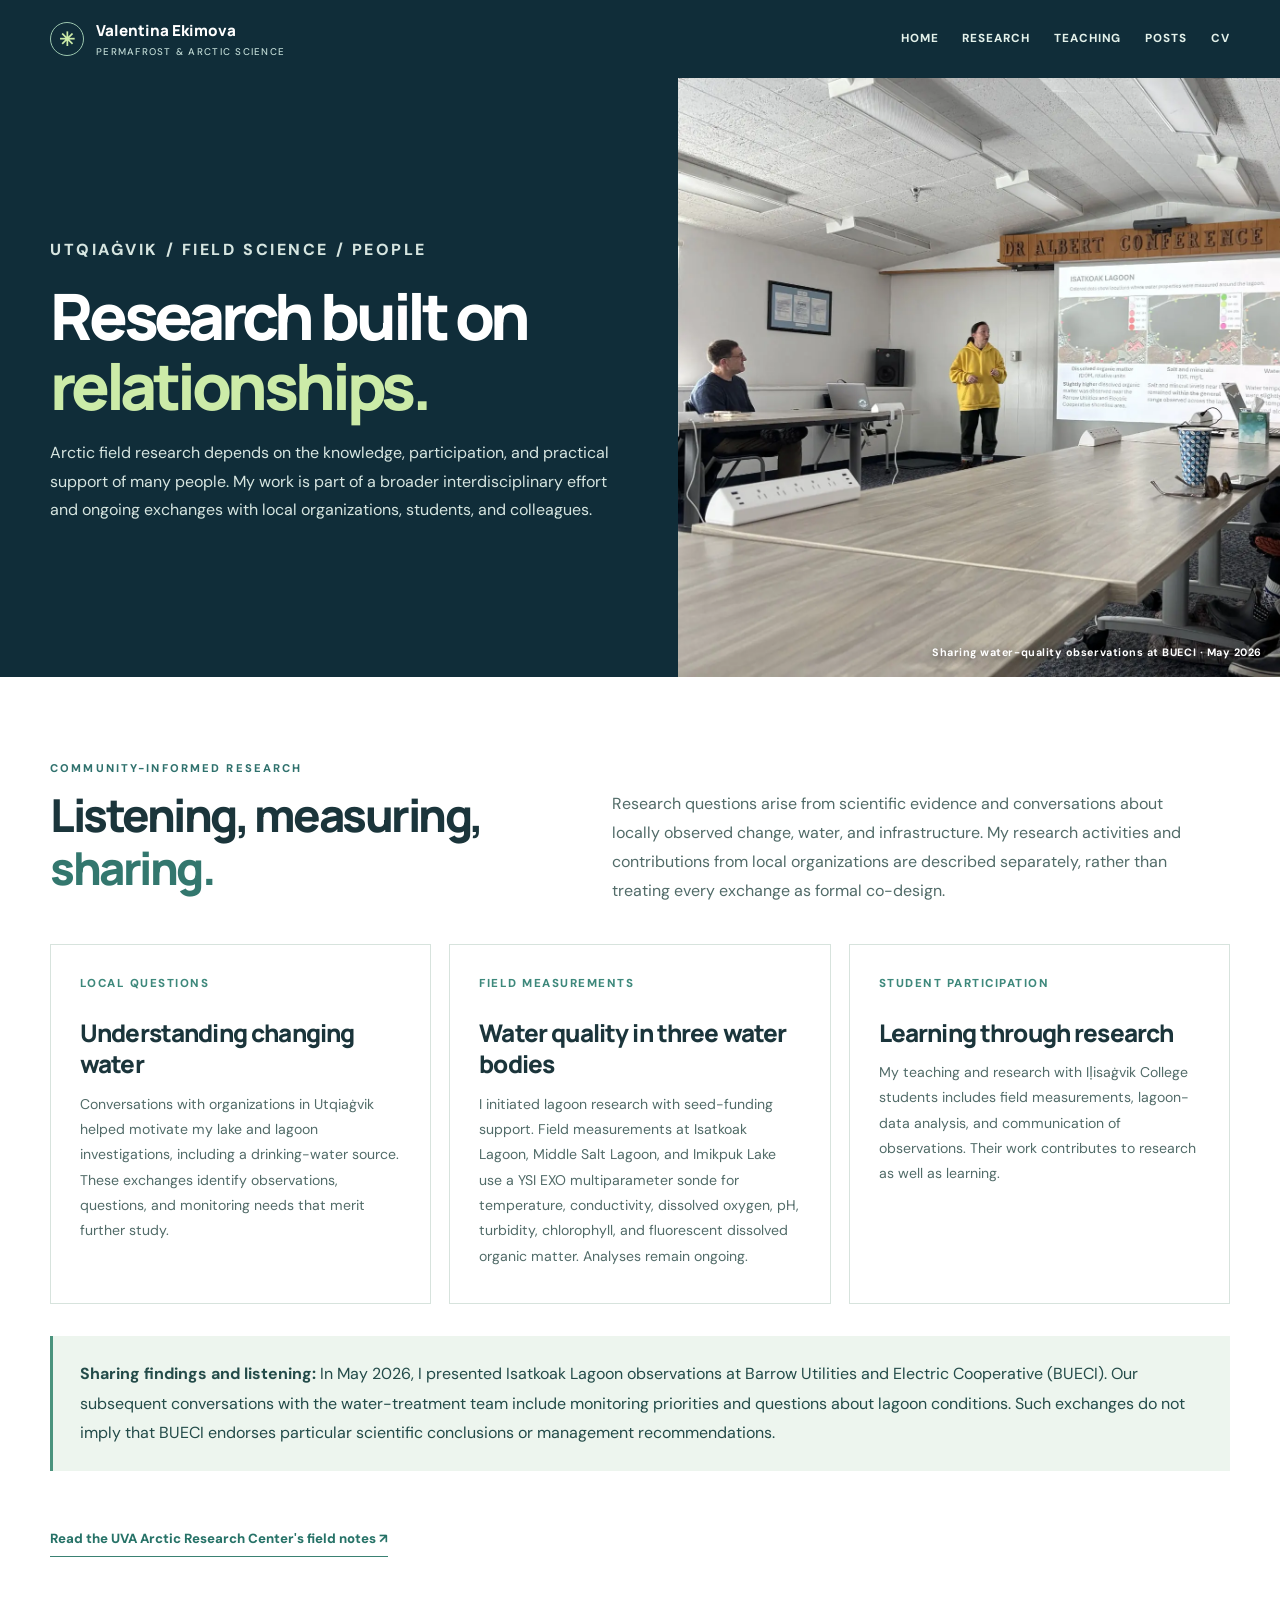
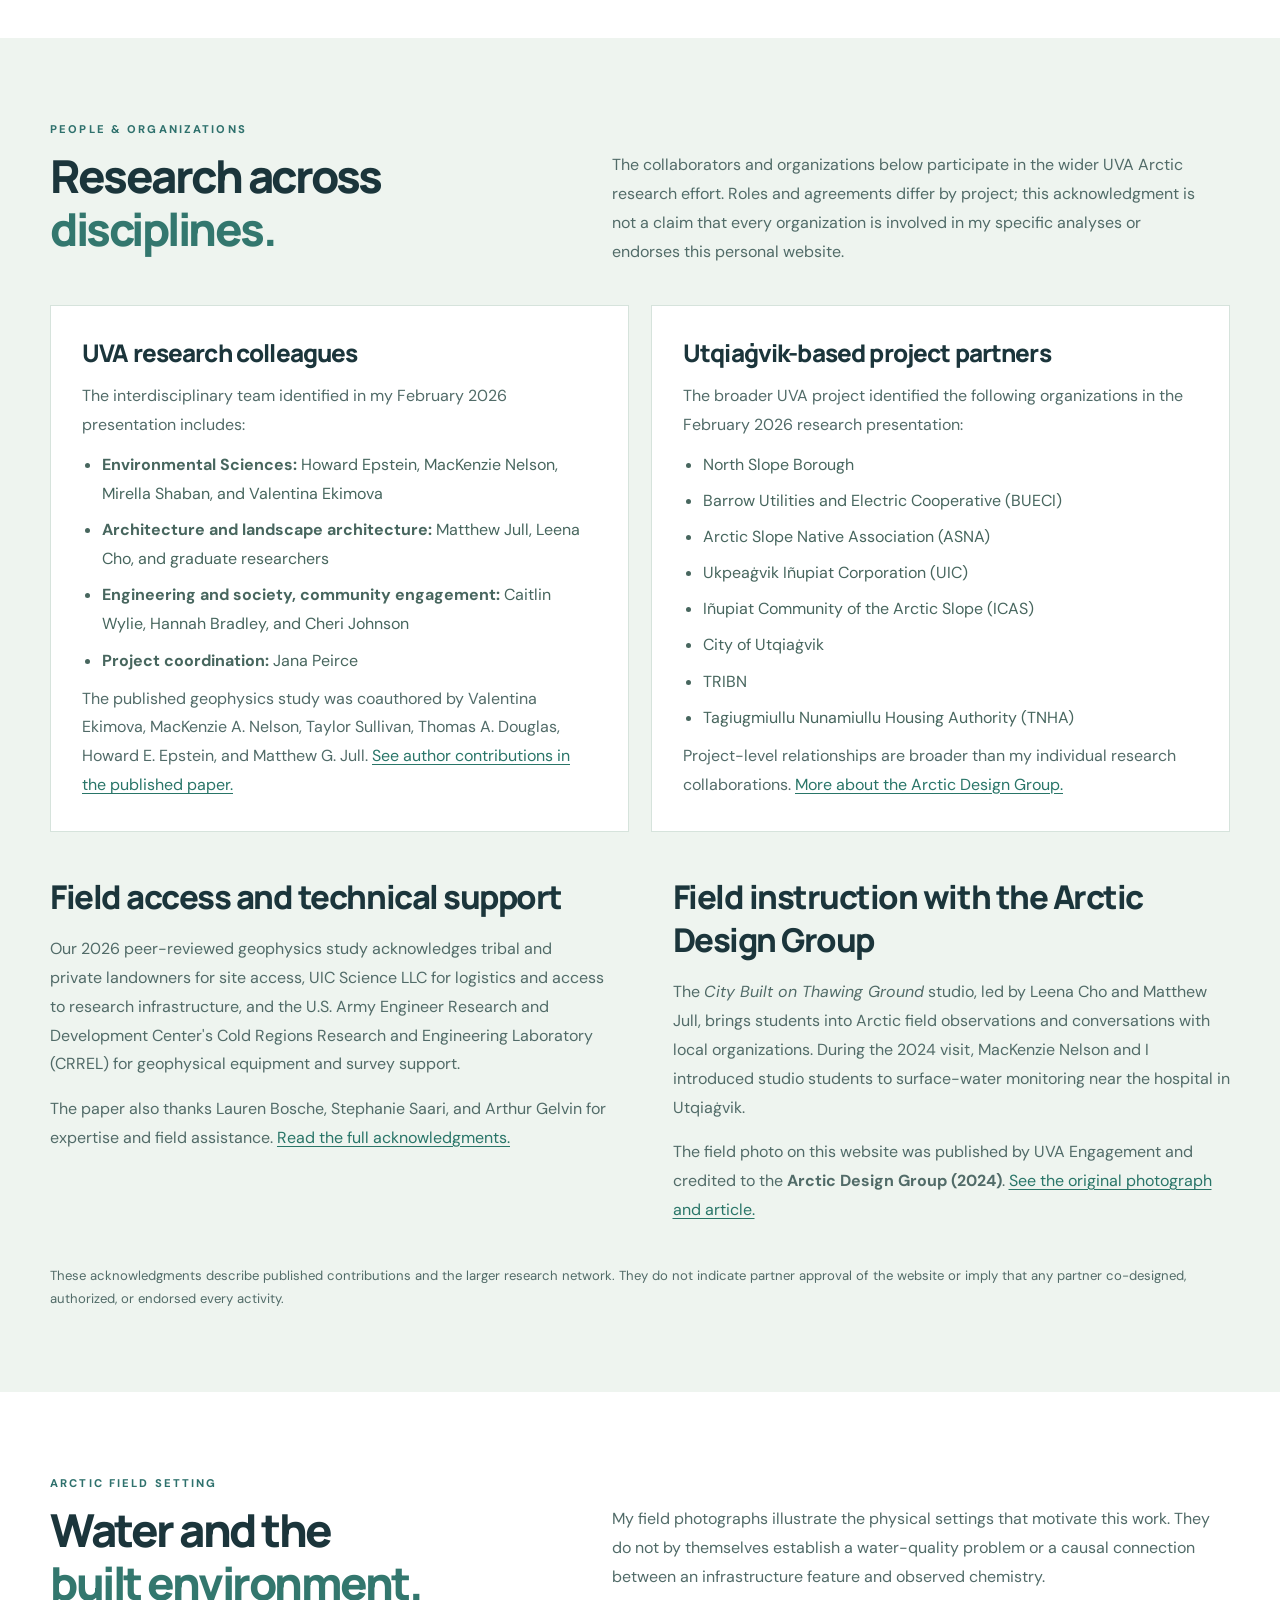
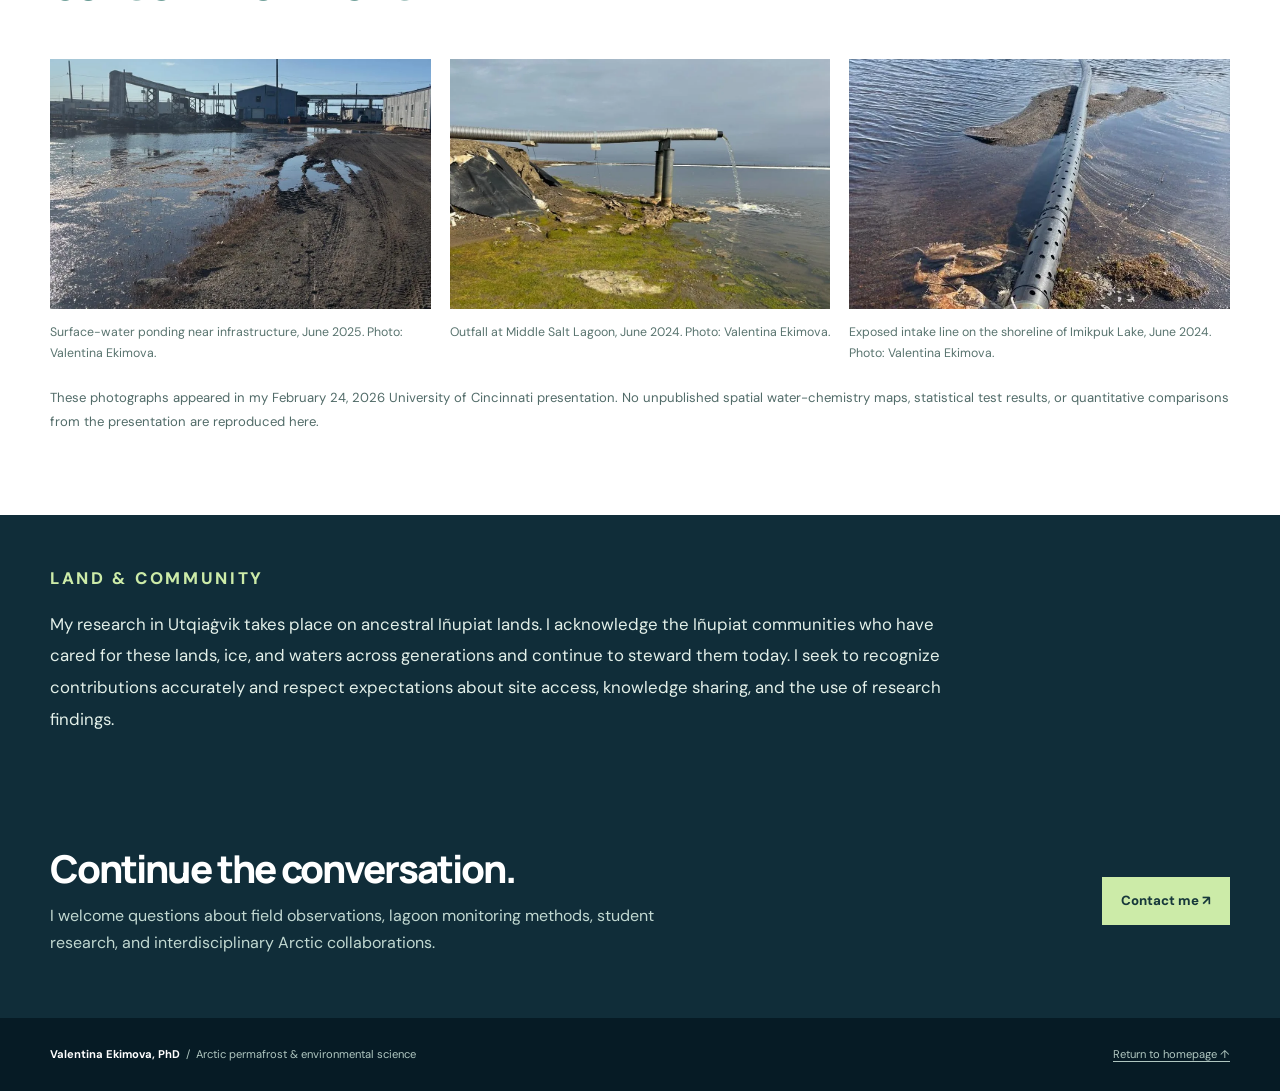
==== community.html @ c7cc12b1 "Expand community acknowledgments, add contextual field photos, and distinguish ongoing findings" ====
<!doctype html>
<html lang="en">
<head>
<meta charset="utf-8"><meta name="viewport" content="width=device-width,initial-scale=1">
<meta name="theme-color" content="#102d39">
<meta name="description" content="Community engagement, Arctic field partners, and research collaborations in Valentina Ekimova's work in Utqiaġvik, Alaska.">
<title>Community & Collaborations | Valentina Ekimova, PhD</title>
<link rel="preconnect" href="https://fonts.googleapis.com"><link rel="preconnect" href="https://fonts.gstatic.com" crossorigin>
<link href="https://fonts.googleapis.com/css2?family=DM+Sans:wght@400;500;600;700&family=Manrope:wght@400;500;600;700;800&display=swap" rel="stylesheet">
<link rel="stylesheet" href="styles.css"><link rel="stylesheet" href="profile-pages.css">
<style>
.partners-page .detail-hero-figure img{object-position:center 38%}
.partner-quote{border-left:3px solid #4a937d;padding:23px 27px;background:#edf5ee;color:#234b49;font-size:1rem;line-height:1.85;margin:32px 0}
.partner-groups{display:grid;grid-template-columns:1fr 1fr;gap:22px}
.partner-group{background:white;border:1px solid #d6e3dc;padding:31px}
.partner-group h3{margin:0 0 14px}.partner-group p{margin-top:10px}
.partner-group ul{margin:10px 0;padding-left:20px;color:#47665e;line-height:1.82}
.partner-group li{margin-bottom:7px}
.partner-note{font-size:.82rem;color:#5b746d;margin-top:23px;line-height:1.7}
.community-photo-strip{display:grid;grid-template-columns:repeat(3,minmax(0,1fr));gap:19px;margin-top:35px}
.community-photo-strip figure{margin:0}
.community-photo-strip img{width:100%;height:250px;object-fit:cover;background:#dce6de}
.community-photo-strip figcaption{font-size:.77rem;color:#58736e;line-height:1.7;padding-top:13px}
.partners-page a.inline-link{color:#297568;text-decoration:underline;text-underline-offset:3px}
.land-acknowledgment{background:#102d39;color:#e3f0e9;padding:48px 0}
.land-acknowledgment p{max-width:900px;font-size:1.05rem;line-height:1.9}
.land-acknowledgment .detail-kicker{margin-bottom:14px}
@media(max-width:850px){.partner-groups{grid-template-columns:1fr}.community-photo-strip{grid-template-columns:1fr 1fr}}
@media(max-width:600px){.community-photo-strip{grid-template-columns:1fr}.community-photo-strip img{height:290px}.partner-group{padding:24px}}
</style>
</head>
<body class="partners-page">
<a class="skip-link" href="#content">Skip to content</a>
<header class="detail-header"><div class="container">
<a class="detail-brand" href="index.html"><span class="detail-mark" aria-hidden="true">✳</span><span>Valentina Ekimova<em>Permafrost &amp; Arctic Science</em></span></a>
<nav class="detail-nav" aria-label="Section navigation"><a href="index.html">Home</a><a href="research.html">Research</a><a href="teaching.html">Teaching</a><a href="posts.html">Posts</a><a href="cv.html">CV</a></nav>
</div></header>
<main id="content">
<section class="detail-hero"><div class="detail-hero-text"><p class="detail-kicker">UTQIAĠVIK / FIELD SCIENCE / PEOPLE</p><h1>Research built on <em>relationships.</em></h1><p>Arctic field research depends on the knowledge, participation, and practical support of many people. My work is part of a broader interdisciplinary effort and ongoing exchanges with local organizations, students, and colleagues.</p></div><figure class="detail-hero-figure"><img src="assets/community-presentation.webp" alt="Valentina Ekimova presenting Isatkoak Lagoon observations with Howard Epstein at a BUECI meeting in Utqiaġvik"><figcaption>Sharing water-quality observations at BUECI · May 2026</figcaption></figure></section>
<section class="detail-section"><div class="container">
<div class="detail-section-header"><div><p class="overline teal">COMMUNITY-INFORMED RESEARCH</p><h2>Listening, measuring,<br><em>sharing.</em></h2></div><p>Research questions arise from scientific evidence and conversations about locally observed change, water, and infrastructure. My research activities and contributions from local organizations are described separately, rather than treating every exchange as formal co-design.</p></div>
<div class="detail-grid">
<article class="detail-card"><p class="step">LOCAL QUESTIONS</p><h3>Understanding changing water</h3><p>Conversations with organizations in Utqiaġvik helped motivate my lake and lagoon investigations, including a drinking-water source. These exchanges identify observations, questions, and monitoring needs that merit further study.</p></article>
<article class="detail-card"><p class="step">FIELD MEASUREMENTS</p><h3>Water quality in three water bodies</h3><p>I initiated lagoon research with seed-funding support. Field measurements at Isatkoak Lagoon, Middle Salt Lagoon, and Imikpuk Lake use a YSI EXO multiparameter sonde for temperature, conductivity, dissolved oxygen, pH, turbidity, chlorophyll, and fluorescent dissolved organic matter. Analyses remain ongoing.</p></article>
<article class="detail-card"><p class="step">STUDENT PARTICIPATION</p><h3>Learning through research</h3><p>My teaching and research with Iḷisaġvik College students includes field measurements, lagoon-data analysis, and communication of observations. Their work contributes to research as well as learning.</p></article>
</div>
<div class="partner-quote"><strong>Sharing findings and listening:</strong> In May 2026, I presented Isatkoak Lagoon observations at Barrow Utilities and Electric Cooperative (BUECI). Our subsequent conversations with the water-treatment team include monitoring priorities and questions about lagoon conditions. Such exchanges do not imply that BUECI endorses particular scientific conclusions or management recommendations.</div>
<a href="https://uvaarc.org/notes" class="detail-link" target="_blank" rel="noopener noreferrer">Read the UVA Arctic Research Center's field notes ↗</a>
</div></section>
<section class="detail-section soft"><div class="container">
<div class="detail-section-header"><div><p class="overline teal">PEOPLE &amp; ORGANIZATIONS</p><h2>Research across<br><em>disciplines.</em></h2></div><p>The collaborators and organizations below participate in the wider UVA Arctic research effort. Roles and agreements differ by project; this acknowledgment is not a claim that every organization is involved in my specific analyses or endorses this personal website.</p></div>
<div class="partner-groups">
<div class="partner-group"><h3>UVA research colleagues</h3><p>The interdisciplinary team identified in my February 2026 presentation includes:</p>
<ul><li><strong>Environmental Sciences:</strong> Howard Epstein, MacKenzie Nelson, Mirella Shaban, and Valentina Ekimova</li><li><strong>Architecture and landscape architecture:</strong> Matthew Jull, Leena Cho, and graduate researchers</li><li><strong>Engineering and society, community engagement:</strong> Caitlin Wylie, Hannah Bradley, and Cheri Johnson</li><li><strong>Project coordination:</strong> Jana Peirce</li></ul>
<p>The published geophysics study was coauthored by Valentina Ekimova, MacKenzie A. Nelson, Taylor Sullivan, Thomas A. Douglas, Howard E. Epstein, and Matthew G. Jull. <a class="inline-link" target="_blank" rel="noopener noreferrer" href="https://doi.org/10.5194/tc-20-265-2026">See author contributions in the published paper.</a></p></div>
<div class="partner-group"><h3>Utqiaġvik-based project partners</h3><p>The broader UVA project identified the following organizations in the February 2026 research presentation:</p>
<ul><li>North Slope Borough</li><li>Barrow Utilities and Electric Cooperative (BUECI)</li><li>Arctic Slope Native Association (ASNA)</li><li>Ukpeaġvik Iñupiat Corporation (UIC)</li><li>Iñupiat Community of the Arctic Slope (ICAS)</li><li>City of Utqiaġvik</li><li>TRIBN</li><li>Tagiugmiullu Nunamiullu Housing Authority (TNHA)</li></ul>
<p>Project-level relationships are broader than my individual research collaborations. <a class="inline-link" target="_blank" rel="noopener noreferrer" href="https://www.arch.virginia.edu/research/arctic-design-group">More about the Arctic Design Group.</a></p></div>
</div>
<div class="detail-story" style="margin-top:43px">
<div><h3>Field access and technical support</h3><p>Our 2026 peer-reviewed geophysics study acknowledges tribal and private landowners for site access, UIC Science LLC for logistics and access to research infrastructure, and the U.S. Army Engineer Research and Development Center's Cold Regions Research and Engineering Laboratory (CRREL) for geophysical equipment and survey support.</p><p>The paper also thanks Lauren Bosche, Stephanie Saari, and Arthur Gelvin for expertise and field assistance. <a class="inline-link" target="_blank" rel="noopener noreferrer" href="https://tc.copernicus.org/articles/20/265/2026/">Read the full acknowledgments.</a></p></div>
<div><h3>Field instruction with the Arctic Design Group</h3><p>The <em>City Built on Thawing Ground</em> studio, led by Leena Cho and Matthew Jull, brings students into Arctic field observations and conversations with local organizations. During the 2024 visit, MacKenzie Nelson and I introduced studio students to surface-water monitoring near the hospital in Utqiaġvik.</p><p>The field photo on this website was published by UVA Engagement and credited to the <strong>Arctic Design Group (2024)</strong>. <a class="inline-link" target="_blank" rel="noopener noreferrer" href="https://engagement.virginia.edu/learn/thoughts-from-the-lawn/20250307-Cho-Jull">See the original photograph and article.</a></p></div>
</div>
<p class="partner-note">These acknowledgments describe published contributions and the larger research network. They do not indicate partner approval of the website or imply that any partner co-designed, authorized, or endorsed every activity.</p>
</div></section>
<section class="detail-section"><div class="container">
<div class="detail-section-header"><div><p class="overline teal">ARCTIC FIELD SETTING</p><h2>Water and the<br><em>built environment.</em></h2></div><p>My field photographs illustrate the physical settings that motivate this work. They do not by themselves establish a water-quality problem or a causal connection between an infrastructure feature and observed chemistry.</p></div>
<div class="community-photo-strip">
<figure><img loading="lazy" src="assets/infrastructure-ponding.webp" alt="Water ponding beside a gravel road and buildings in Utqiaġvik"><figcaption>Surface-water ponding near infrastructure, June 2025. Photo: Valentina Ekimova.</figcaption></figure>
<figure><img loading="lazy" src="assets/middle-salt-lagoon-outfall.webp" alt="Outfall on the shoreline of Middle Salt Lagoon in Utqiaġvik"><figcaption>Outfall at Middle Salt Lagoon, June 2024. Photo: Valentina Ekimova.</figcaption></figure>
<figure><img loading="lazy" src="assets/imikpuk-shoreline-intake.webp" alt="Visible intake line extending into Imikpuk Lake"><figcaption>Exposed intake line on the shoreline of Imikpuk Lake, June 2024. Photo: Valentina Ekimova.</figcaption></figure>
</div>
<p class="partner-note">These photographs appeared in my February 24, 2026 University of Cincinnati presentation. No unpublished spatial water-chemistry maps, statistical test results, or quantitative comparisons from the presentation are reproduced here.</p>
</div></section>
<section class="land-acknowledgment"><div class="container"><p class="detail-kicker">LAND &amp; COMMUNITY</p><p>My research in Utqiaġvik takes place on ancestral Iñupiat lands. I acknowledge the Iñupiat communities who have cared for these lands, ice, and waters across generations and continue to steward them today. I seek to recognize contributions accurately and respect expectations about site access, knowledge sharing, and the use of research findings.</p></div></section>
<section class="detail-cta"><div class="container detail-cta-inner"><div><h2>Continue the conversation.</h2><p>I welcome questions about field observations, lagoon monitoring methods, student research, and interdisciplinary Arctic collaborations.</p></div><a href="mailto:sqa2tu@virginia.edu">Contact me ↗</a></div></section>
</main>
<footer><div class="container footer-inner"><span><strong>Valentina Ekimova, PhD</strong> &nbsp;/&nbsp; Arctic permafrost &amp; environmental science</span><span><a href="index.html">Return to homepage ↑</a></span></div></footer>
</body></html>
---- styles.css ----
:root{--navy:#102d39;--navy-dark:#0b232f;--deep:#071d29;--ice:#ecf2ed;--pale:#f6f7f1;--paper:#fff;--ink:#1d353c;--muted:#677a7b;--line:#d8e3df;--teal:#2f716d;--sea:#a4c3bb;--mint:#d1e7db;--lime:#cceba8;--sans:"DM Sans",Arial,sans-serif;--head:Manrope,Arial,sans-serif}
*,*::before,*::after{box-sizing:border-box}html{scroll-behavior:smooth;scroll-padding-top:86px}body{margin:0;background:var(--pale);color:var(--ink);font:16px/1.68 var(--sans);-webkit-font-smoothing:antialiased}img{max-width:100%;display:block}figure,p,blockquote{margin:0}a{color:inherit;text-decoration:none}button{font:inherit}::selection{color:var(--navy);background:var(--lime)}:focus-visible{outline:3px solid #a5d583;outline-offset:3px}.container{width:min(1180px,calc(100% - 74px));margin:0 auto}.skip-link{position:absolute;top:-80px;left:8px;z-index:50;background:white;color:#111;padding:10px}.skip-link:focus{top:8px}
.site-header{height:82px;background:var(--navy-dark);color:#fff;position:relative;z-index:10}.header-inner{height:100%;display:flex;justify-content:space-between;gap:20px;align-items:center}.brand{display:flex;gap:11px;align-items:center;white-space:nowrap}.brand-symbol{height:39px;width:39px;border:1px solid #a1bbb6;border-radius:50%;display:grid;place-items:center;font-size:24px;color:#d8eebc}.brand strong{display:block;font:800 1rem/1.15 var(--head);letter-spacing:-.035em}.brand small{font-size:.59rem;letter-spacing:.12em;text-transform:uppercase;color:#b4cbc4}.site-header nav{display:flex;align-items:center;gap:22px}.site-header nav a{font-size:.7rem;font-weight:800;letter-spacing:.065em;text-transform:uppercase;color:#d8e7e2;transition:color .2s}.site-header nav a:hover,.site-header nav a:focus-visible{color:var(--lime)}.site-header nav a.nav-cv{border:1px solid #819f9b;padding:10px 15px;color:white}.menu-toggle{display:none;background:transparent;border:1px solid #7c9997;border-radius:3px;color:#fff;padding:8px 13px;cursor:pointer;font-size:.83rem;font-weight:700}
.hero{min-height:650px;display:grid;grid-template-columns:52% 48%;background:var(--navy);color:#f5faf8;position:relative;overflow:hidden}.hero-copy{padding:75px 7vw 40px max(37px,calc((100vw - 1180px)/2));align-content:center;position:relative}.hero-copy::after{content:"";position:absolute;right:-1px;top:0;height:100%;border-right:1px solid #ffffff1a;pointer-events:none}.hero-copy-inner{position:relative;z-index:1;max-width:630px}.overline,.tiny-label{font-size:.7rem;letter-spacing:.19em;font-weight:800;text-transform:uppercase}.overline.lime{color:var(--lime)}.overline.teal{color:var(--teal)}.overline.pale{color:#bde2d7}.overline-dash{display:inline-block;width:27px;height:1px;background:currentColor;vertical-align:middle;margin-right:11px}.hero h1,.section h2,.contact-section h2{font-family:var(--head);font-weight:800;letter-spacing:-.065em;line-height:1.10}.hero h1{font-size:clamp(3.45rem,5.4vw,6.55rem);margin:25px 0 24px}.hero h1 em,.section h2 em,.contact-section h2 em{font-style:normal;color:var(--lime)}.hero-intro{max-width:570px;font-size:1.07rem;line-height:1.76;color:#d7e7e2}.hero-actions{display:flex;gap:12px;flex-wrap:wrap;margin:32px 0 48px}.button{display:inline-flex;align-items:center;justify-content:center;gap:21px;padding:14px 22px;min-height:50px;border-radius:2px;font-size:.82rem;font-weight:800;transition:transform .25s,background .25s}.button:hover{transform:translateY(-2px)}.button-lime{background:var(--lime);color:#10343a}.button-lime:hover{background:#dcedc4}.button-line{border:1px solid #789ca0;color:#f4fff9}.button-line:hover{background:#ffffff14}.hero-affil{font-size:.73rem;color:#c1d7d0;line-height:1.55;letter-spacing:.02em}.hero-affil-marker{display:inline-block;height:6px;width:6px;border-radius:50%;background:var(--lime);margin-right:9px;vertical-align:middle}.hero-affil .second-line{padding-left:19px}.hero-photo{height:100%;max-height:820px;position:relative;overflow:hidden;background:#506e78}.hero-photo img{width:100%;height:100%;object-fit:cover;object-position:36% 50%}.hero-photo::after{content:"";position:absolute;inset:50% 0 0;background:linear-gradient(transparent,#102c3b75);pointer-events:none}.hero-photo figcaption{z-index:2;position:absolute;bottom:29px;left:30px;font-size:.73rem;font-weight:700;color:#fff;letter-spacing:.06em;text-shadow:0 1px 5px #000a}.hero-photo figcaption span{color:#d7eeaf;letter-spacing:.13em}.hero-side-note{position:absolute;bottom:23px;left:38%;transform:rotate(-90deg) translateX(50%);transform-origin:left bottom;color:#b3cbca;font-size:.58rem;letter-spacing:.13em;pointer-events:none}
.north-banner{background:#dce9df;padding:35px 0}.north-inner{display:grid;grid-template-columns:185px 1fr 50px;gap:32px;align-items:center}.north-inner .tiny-label{color:#47766c}.north-inner p{font:800 clamp(1.24rem,2vw,1.86rem)/1.35 var(--head);letter-spacing:-.04em}.north-inner a{font-size:2rem;text-align:center;color:#326e67}
.section{padding:105px 0}.section-head{display:flex;justify-content:space-between;align-items:end;gap:45px;margin-bottom:45px}.section h2{font-size:clamp(2.6rem,4.5vw,4.65rem);margin:11px 0 0}.section h2 em{color:var(--teal)}.section-summary{max-width:410px;color:var(--muted);font-size:.97rem}.research-section{background:#fafbf7}.research-grid{display:grid;grid-template-columns:repeat(3,1fr);gap:17px}.research-card{min-height:465px;background:white;border:1px solid var(--line);padding:28px;display:flex;flex-direction:column;transition:transform .2s,box-shadow .2s}.research-card:hover{transform:translateY(-5px);box-shadow:0 22px 45px #173b3e13}.research-number{font-size:.74rem;font-weight:800;color:#52877f}.research-art{margin:20px 0 24px;height:115px;position:relative;overflow:hidden;background:#e8f3ed}.art-snow{background:linear-gradient(180deg,#eef8f5,#e2eeea)}.snow-cloud{position:absolute;left:45%;top:8px;font-size:30px;color:#77ada3}.snowline{position:absolute;bottom:37px;left:-5%;width:110%;height:55px;border-bottom:2px solid #67a69f;border-radius:50%}.groundline{position:absolute;bottom:-42px;left:-5%;width:110%;height:90px;border-top:2px dashed #97c2b6;border-radius:50%;background:#c6dfd4}.art-geophysics{background:#e3eee9}.art-geophysics .stratum{position:absolute;width:130%;height:50px;left:-15%;border-top:2px solid #619b8e;border-radius:50%;top:53px}.art-geophysics .stratum.two{top:83px;border-color:#80b0a3;border-style:dashed}.radar-arc{position:absolute;left:42%;top:3px;width:55px;height:55px;border:2px solid #538a87;border-radius:50% 50% 0 0;border-bottom:0}.radar-arc.two{left:35%;top:0;width:105px;height:95px;opacity:.65}.art-crystal{background:#e6f1eb;display:grid;place-items:center}.crystal-symbol{font-size:105px;line-height:1;color:#6bafa1;position:absolute;top:-15px}.small-molecules{position:absolute;right:20%;top:49px;color:#478d86;letter-spacing:.34em;font-size:1.4rem}.research-card h3{font:800 1.32rem/1.34 var(--head);letter-spacing:-.04em;margin:0 0 14px}.research-card p{font-size:.91rem;color:var(--muted);line-height:1.77}.chipline{display:flex;flex-wrap:wrap;gap:6px;margin-top:auto;padding-top:26px}.chipline span{font-size:.56rem;letter-spacing:.08em;font-weight:800;padding:7px 9px;background:#edf3ef;color:#46766d}.research-footnote{display:flex;gap:13px;margin-top:24px;align-items:center;color:#506d68;font-size:.86rem}.small-star{font-size:23px;color:#699c90}
.field-section{background:var(--navy);color:white}.field-section .section-head .section-summary{color:#d2e2de}.field-section h2 em,.outreach-section h2 em{color:var(--lime)}.field-feature{display:grid;grid-template-columns:54% 46%;background:#1b3d47;min-height:540px}.featured-field{height:610px;overflow:hidden;position:relative;background:#395663}.featured-field img{height:100%;width:100%;object-fit:cover;object-position:50% 52%}.image-number{position:absolute;bottom:23px;left:24px;color:#fff;text-shadow:0 1px 6px #001b29;font-size:.65rem;letter-spacing:.16em;font-weight:800}.field-story{padding:63px 52px 46px;display:flex;flex-direction:column}.field-story h3,.outreach-text h3{font:800 clamp(1.9rem,3vw,2.85rem)/1.18 var(--head);letter-spacing:-.05em;margin:16px 0 28px}.field-story p{color:#ccdbd8;font-size:.94rem;margin-bottom:19px}.method-tags{display:flex;gap:9px;flex-wrap:wrap;margin-top:11px}.method-tags span{font-size:.68rem;border:1px solid #71928c;border-radius:40px;padding:8px 12px;color:#e5f5ee}.field-story-index{font-size:.65rem;letter-spacing:.14em;margin-top:auto;padding-top:30px;color:#9fbdb5;font-weight:800}.gallery-header{display:flex;justify-content:space-between;align-items:center;margin-top:65px;margin-bottom:22px;gap:30px}.gallery-header h3{font:800 1.6rem var(--head);letter-spacing:-.05em}.gallery-header p{color:#bad4cd;font-size:.86rem}.photo-grid{display:grid;grid-template-columns:repeat(3,minmax(0,1fr));gap:17px}.photo-tile{min-width:0}.photo-open{position:relative;display:block;padding:0;border:0;width:100%;cursor:zoom-in;overflow:hidden;background:#294955;text-align:left}.photo-open img{width:100%;height:335px;object-fit:cover;transition:transform .35s}.photo-open:hover img{transform:scale(1.04)}.tile-lagoon .photo-open img{object-position:50% 63%}.tile-teaching .photo-open img{object-position:53% 55%}.tile-frost .photo-open img{object-position:35% 50%}.zoom-sign{position:absolute;right:16px;top:16px;background:#0c2e3aab;color:#fff;width:35px;height:35px;display:grid;place-items:center;z-index:1}.photo-tile figcaption{padding:18px 0}.photo-tile .tile-index{display:block;font-size:.62rem;letter-spacing:.16em;font-weight:800;color:#a6d5ca;margin-bottom:10px}.photo-tile strong{display:block;font:800 1rem var(--head);letter-spacing:-.025em}.photo-tile small{display:block;font-size:.76rem;color:#b9cfc9;margin-top:5px}.gallery-note{font-size:.79rem;color:#9bb8b3;margin-top:20px}
.publications-section{background:#fff}.publication-feature{display:grid;grid-template-columns:178px 1fr;background:#e9f1eb;border:1px solid #d4e6dc;margin-bottom:30px}.feature-side{background:#d7e8dc;color:#2d6d65;padding:30px;display:flex;flex-direction:column;justify-content:space-between}.feature-side span{font-size:.61rem;letter-spacing:.15em;font-weight:800}.feature-side strong{font:800 2.45rem var(--head);letter-spacing:-.065em}.feature-body{padding:35px 42px}.feature-body h3{font:800 clamp(1.4rem,2vw,1.75rem)/1.36 var(--head);letter-spacing:-.045em;margin:11px 0 15px}.feature-body>p:not(.overline){font-size:.87rem;color:#657a74;margin-bottom:18px}.text-arrow{font-size:.81rem;font-weight:800;color:#26746c;border-bottom:1px solid currentColor;padding-bottom:4px;display:inline-flex;gap:8px}.pub-controls{display:flex;gap:9px;flex-wrap:wrap;margin:31px 0 8px}.pub-controls button{cursor:pointer;border:1px solid #c5ddd4;border-radius:50px;background:transparent;color:#4c7670;padding:10px 16px;font-size:.7rem;letter-spacing:.045em;font-weight:800}.pub-controls button[aria-pressed="true"]{color:#fff;background:#1b4650;border-color:#1b4650}.pub-item{display:grid;grid-template-columns:74px 1fr 90px;gap:23px;align-items:start;padding:24px 0;border-bottom:1px solid #e1e9e4}.pub-item[hidden]{display:none}.pub-year{font:800 .81rem var(--head);color:#5d9184;padding-top:5px}.pub-type{font-size:.63rem;letter-spacing:.11em;font-weight:800;color:#54978a}.pub-item h3{font:800 1.03rem/1.4 var(--head);letter-spacing:-.025em;margin:5px 0 7px}.pub-item p{font-size:.84rem;color:#7b8983}.pub-item>a,.pub-status{font-size:.75rem;color:#27766c;font-weight:800;text-align:right;padding-top:6px}.pub-status{font-size:.68rem;color:#607873}.pub-foot{font-size:.83rem;color:#667b73;margin-top:24px}
.teaching-section{background:#e5eee7}.teaching-layout{display:grid;grid-template-columns:1fr 1fr;gap:82px}.teaching-copy{padding:10px 20px 0 0}.large-quote{font-size:6rem;line-height:1;color:#78a99b;font-family:Georgia,serif;height:60px}.teaching-copy blockquote{font:800 clamp(1.5rem,2.4vw,2.3rem)/1.35 var(--head);letter-spacing:-.055em;margin:0 0 20px}.teaching-copy p{font-size:.95rem;color:#607971}.teach-tags{display:flex;gap:7px;flex-wrap:wrap;margin-top:28px}.teach-tags span{font-size:.62rem;letter-spacing:.07em;color:#3b756b;border:1px solid #b4d0c1;padding:7px 10px;font-weight:800}.course-list article{padding:23px 0;border-bottom:1px solid #bacfc3;display:grid;grid-template-columns:95px 1fr;gap:18px}.course-list article:first-child{border-top:1px solid #bacfc3}.course-list article>span{color:#458479;font-size:.74rem;font-weight:800}.course-list h3{font:800 1.08rem/1.34 var(--head);letter-spacing:-.035em;margin-bottom:6px}.course-list p{font-size:.84rem;color:#60776f}
.outreach-section{background:#112e3a;color:#fff}.outreach-section .section-summary{color:#b8cfca}.outreach-layout{display:grid;grid-template-columns:51% 49%;background:#214652}.outreach-image{position:relative;min-width:0}.outreach-image .photo-open{height:100%}.outreach-image .photo-open img{height:100%;min-height:455px;object-fit:cover;object-position:35% 45%}.outreach-image>figcaption{position:absolute;bottom:16px;left:20px;color:#fff;text-shadow:0 1px 5px #000b;pointer-events:none;font-size:.62rem;font-weight:800;letter-spacing:.09em}.outreach-text{padding:55px 60px}.outreach-text p{font-size:.93rem;color:#d2e1dd;margin-bottom:17px}.outreach-text .text-arrow{margin-top:20px;color:var(--lime)}
.about-section{background:#fff}.about-layout{display:grid;grid-template-columns:1.15fr .85fr;gap:110px}.about-section h2{margin-bottom:30px}.about-lead{font:700 1.3rem/1.48 var(--head);letter-spacing:-.03em;color:#304c4f;margin-bottom:21px}.about-section .about-layout>div>p:not(.overline):not(.about-lead){color:#617878;margin:0 0 17px}.button-dark{background:#143e49;color:white;margin-top:12px}.about-facts{background:#edf4ee;padding:36px 38px}.about-facts .tiny-label{color:#367668;margin-bottom:16px}.about-facts>div{padding:18px 0;border-bottom:1px solid #cbded4}.about-facts>div:last-child{border:0}.about-facts small{display:block;font-size:.63rem;font-weight:800;letter-spacing:.1em;color:#57978b;margin-bottom:4px}.about-facts strong{display:block;font:800 1rem/1.45 var(--head);letter-spacing:-.02em}.about-facts span{font-size:.78rem;color:#687e77}
.contact-section{background:#0b2835;padding:86px 0;color:#fff}.contact-layout{display:grid;grid-template-columns:1.2fr .8fr;align-items:end;gap:60px}.contact-section h2{font-size:clamp(2.7rem,5.2vw,5.2rem);margin:14px 0 20px}.contact-section h2 em{color:var(--lime)}.contact-section p:not(.overline){max-width:530px;color:#c1d4d0}.contact-buttons{display:flex;flex-wrap:wrap;gap:11px;justify-content:flex-end}.contact-buttons .small-profile-link{display:block;width:100%;text-align:right;font-size:.74rem;color:#b8d6cb;margin-top:10px}footer{background:#061b25;color:#afc6c0;padding:27px 0}.footer-inner{display:flex;justify-content:space-between;gap:20px;align-items:center;font-size:.7rem}.footer-inner strong{color:white}.footer-inner a{text-decoration:underline;text-underline-offset:3px}
.lightbox{border:0;max-width:min(1100px,94vw);max-height:94vh;padding:16px;background:#0b2835;color:#fff;box-shadow:0 40px 90px #000b}.lightbox::backdrop{background:#000c}.lightbox img{max-width:100%;max-height:calc(88vh - 86px);object-fit:contain}.lightbox p{font-size:.77rem;margin-top:10px;color:#d3e6de}.lightbox-close{position:absolute;right:18px;top:18px;border:0;background:#08242bea;color:white;padding:9px 13px;font-size:1rem;cursor:pointer}
@media(max-width:1120px){.site-header nav{gap:13px}.site-header nav a{font-size:.65rem}.hero h1{font-size:clamp(3.1rem,5vw,5rem)}.hero-copy{padding-right:36px}.field-story{padding:42px 37px}.outreach-text{padding:44px}.about-layout{gap:60px}}
@media(max-width:820px){.container{width:calc(100% - 42px)}.site-header{height:72px}.menu-toggle{display:block}.site-header nav{display:none;position:absolute;top:72px;left:0;right:0;background:var(--navy-dark);padding:18px 22px 25px;box-shadow:0 16px 30px #0004;flex-direction:column;align-items:stretch;gap:0}.site-header nav.open{display:flex}.site-header nav a{padding:9px;font-size:.82rem}.site-header nav a.nav-cv{text-align:center;margin-top:10px}.hero{grid-template-columns:1fr;min-height:0}.hero-copy{padding:76px 21px 55px}.hero-copy-inner{max-width:680px;margin:auto}.hero h1{font-size:clamp(3.6rem,9vw,6rem)}.hero-photo{height:490px}.hero-photo img{object-position:36% 47%}.hero-side-note{display:none}.north-inner{grid-template-columns:140px 1fr 35px;gap:12px}.section{padding:74px 0}.section-head{display:block}.section-summary{margin-top:20px;max-width:680px}.research-grid{grid-template-columns:1fr 1fr}.research-card:last-child{grid-column:span 2}.research-card{min-height:380px}.field-feature{grid-template-columns:1fr 1fr}.featured-field{height:570px}.field-story{padding:35px 27px}.photo-grid{gap:9px}.photo-open img{height:285px}.teaching-layout{gap:34px}.about-layout{gap:35px}.outreach-layout{grid-template-columns:1fr 1fr}.outreach-text{padding:35px}.contact-layout{gap:25px}}
@media(max-width:600px){.container{width:calc(100% - 36px)}.brand strong{font-size:.9rem}.brand small{font-size:.52rem}.hero-copy{padding:59px 18px 45px}.hero h1{font-size:clamp(3rem,11.2vw,4.1rem)}.hero-intro{font-size:.98rem}.hero-actions{margin:25px 0 32px}.hero-actions .button{width:100%}.hero-photo{height:380px}.hero-photo figcaption{left:16px;bottom:15px}.north-inner{grid-template-columns:1fr 38px;gap:6px}.north-inner .tiny-label{grid-column:1/-1}.north-inner p{font-size:1.3rem}.section{padding:65px 0}.section h2{font-size:clamp(2.65rem,9vw,3.6rem)}.section-head{margin-bottom:30px}.research-grid,.field-feature,.photo-grid,.teaching-layout,.outreach-layout,.about-layout,.contact-layout{grid-template-columns:1fr}.research-card:last-child{grid-column:auto}.research-card{min-height:355px}.featured-field{height:490px}.field-story{padding:33px 24px 38px}.gallery-header{display:block;margin-top:48px}.gallery-header p{margin-top:8px}.photo-grid{gap:22px}.photo-open img{height:350px}.publication-feature{grid-template-columns:1fr}.feature-side{padding:18px 22px;flex-direction:row;gap:12px;align-items:center}.feature-side strong{font-size:1.3rem}.feature-body{padding:25px}.pub-item{grid-template-columns:54px 1fr;gap:12px}.pub-item>a,.pub-item>.pub-status{grid-column:2;text-align:left;padding-top:0}.teaching-layout{gap:25px}.teaching-copy{padding:0}.outreach-image .photo-open img{min-height:400px;height:430px}.outreach-text{padding:34px 24px}.about-facts{padding:27px}.contact-buttons{justify-content:flex-start}.contact-buttons .small-profile-link{text-align:left}.footer-inner{flex-direction:column;align-items:flex-start;gap:6px}}
@media(prefers-reduced-motion:reduce){html{scroll-behavior:auto}*,*::before,*::after{transition:none!important;animation:none!important}}

/* The vertical coordinate label is omitted to preserve comfortable text spacing. */
.hero-side-note{display:none}

/* Field landscape photographic series */
.landscape-heading{margin:54px 0 22px}
.landscape-heading h3{font:800 clamp(1.65rem,2.8vw,2.3rem)/1.2 var(--head);letter-spacing:-.045em;margin:12px 0 7px}
.landscape-heading p{font-size:.86rem;color:#bdd5d0;max-width:680px}
.landscape-grid{display:grid;grid-template-columns:repeat(4,minmax(0,1fr));gap:17px}
.landscape-tile{min-width:0;margin:0}
.landscape-tile .photo-open img{height:235px;width:100%;object-fit:cover}
.landscape-tile:first-child .photo-open img{object-position:50% 48%}
.landscape-tile:nth-child(2) .photo-open img{object-position:48% 55%}
.landscape-tile:nth-child(3) .photo-open img{object-position:50% 46%}
.landscape-tile:nth-child(4) .photo-open img{object-position:50% 58%}
.landscape-tile figcaption{padding:16px 0}
.landscape-tile strong{display:block;font:800 .92rem/1.3 var(--head);letter-spacing:-.02em}
.landscape-tile small{display:block;margin-top:5px;color:#bcd4cc;font-size:.72rem}
@media(max-width:900px){.landscape-grid{grid-template-columns:repeat(2,minmax(0,1fr))}.landscape-tile .photo-open img{height:270px}}
@media(max-width:600px){.landscape-grid{grid-template-columns:1fr;gap:15px}.landscape-tile .photo-open img{height:300px}.landscape-heading{margin-top:48px}}
/* Selected research notes and LinkedIn writing */
.notes-section{background:#eef3ed}
.notes-section .section-summary{max-width:460px}
.notes-grid{display:grid;grid-template-columns:repeat(2,minmax(0,1fr));gap:21px}
.note-card{display:flex;flex-direction:column;min-width:0;background:#fff;border:1px solid #d8e5df;transition:transform .2s,box-shadow .2s}
.note-card:hover{transform:translateY(-4px);box-shadow:0 18px 46px #0b2b2e13}
.note-image{position:relative;display:block;overflow:hidden;background:#bdd5d0}
.note-image img{width:100%;height:255px;object-fit:cover;transition:transform .3s}
.note-card:hover .note-image img{transform:scale(1.025)}
.note-card:nth-child(1) .note-image img{object-position:center 40%}
.note-card:nth-child(2) .note-image img{object-position:center 55%}
.note-card:nth-child(3) .note-image img{object-position:center 45%}
.note-card:nth-child(4) .note-image img{object-position:center 47%}
.note-photo-label{position:absolute;left:17px;bottom:15px;background:#0b2b35e6;color:#ecf6ed;padding:7px 12px;font-size:.63rem;letter-spacing:.13em;font-weight:800}
.note-body{display:flex;flex-direction:column;flex:1;padding:25px 27px 27px}
.note-kicker{color:#347f77;font-size:.67rem;letter-spacing:.14em;font-weight:800}
.note-body h3{font:800 clamp(1.36rem,2vw,1.75rem)/1.3 var(--head);letter-spacing:-.04em;margin:12px 0}
.note-body .note-summary{font-size:.88rem;color:#607776;line-height:1.65;margin:0 0 20px}
.note-link{align-self:flex-start;display:inline-flex;gap:10px;border-bottom:1px solid #387d72;padding-bottom:5px;font-size:.77rem;font-weight:800;color:#296e65;margin-top:auto}
.note-link:hover{color:#103e3a}
.notes-footer{display:flex;align-items:center;justify-content:space-between;gap:26px;margin-top:25px;padding-top:17px;border-top:1px solid #cddcd4}
.notes-footer p{max-width:675px;color:#6b7d77;font-size:.75rem}
.notes-footer a{flex-shrink:0;font-size:.8rem;font-weight:800;color:#2f716d}
.notes-footer a:hover{text-decoration:underline}
@media(max-width:850px){.note-image img{height:225px}.note-body{padding:22px}.notes-footer{align-items:start;flex-direction:column;gap:12px}}
@media(max-width:600px){.notes-grid{grid-template-columns:1fr;gap:18px}.note-image img{height:250px}.note-card{max-width:540px}.note-body{padding:23px}}

/* Links to in-depth academic research and teaching pages */
.feature-link{display:inline-flex;align-items:center;gap:11px;border-bottom:1px solid #398577;color:#246e65;font-size:.85rem;font-weight:800;letter-spacing:.015em;padding:0 0 7px;margin-top:29px;text-decoration:none}
.feature-link:hover{color:#0c4540}
.teaching-subline{font-size:.85rem!important;line-height:1.67;margin:19px 0 0;color:#55716a}
.teaching-copy .feature-link{margin-top:18px}
---- profile-pages.css ----
/* Research and teaching narrative pages */
:root{--pnavy:#102d39;--pale:#f6f8f3;--plime:#cceba8;--psea:#34776e;--ptext:#1b353b;--pmuted:#5a7475;--pline:#d4e2dd}
.detail-header{background:var(--pnavy);color:white}
.detail-header .container{display:flex;justify-content:space-between;align-items:center;gap:28px;min-height:78px}
.detail-header .detail-brand{display:inline-flex;align-items:center;gap:12px;color:#fff;font-family:Manrope,Arial,sans-serif;font-size:.95rem;font-weight:800}
.detail-brand em{display:block;font-family:'DM Sans',Arial,sans-serif;font-size:.61rem;letter-spacing:.13em;font-style:normal;font-weight:500;color:#bed8d3;text-transform:uppercase}
.detail-mark{border:1px solid #9bc6ae;border-radius:50%;width:34px;height:34px;display:inline-grid;place-items:center;color:#cceba8;font-size:1.2rem}
.detail-nav{display:flex;align-items:center;gap:24px;flex-wrap:wrap}
.detail-nav a{font-size:.73rem;font-weight:800;letter-spacing:.08em;text-transform:uppercase;color:#e3f1ea}
.detail-nav a:hover{color:var(--plime)}
.detail-hero{display:grid;grid-template-columns:53% 47%;background:#102d39;color:white;min-height:470px}
.detail-hero-text{padding:73px 55px 67px max(36px,calc((100vw - 1180px)/2));display:flex;justify-content:center;flex-direction:column}
.detail-kicker{font-size:.72rem;letter-spacing:.16em;text-transform:uppercase;font-weight:800;color:#cceba8}
.detail-hero h1{font:800 clamp(2.6rem,5vw,4.9rem)/1.09 Manrope,Arial,sans-serif;letter-spacing:-.066em;margin:16px 0 19px}
.detail-hero h1 em{font-style:normal;color:#cceba8}
.detail-hero p{color:#d6e5e0;font-size:1rem;line-height:1.78;max-width:610px}
.detail-hero-figure{height:100%;min-height:440px;position:relative;overflow:hidden;background:#3c5860;margin:0}
.detail-hero-figure img{width:100%;height:100%;object-fit:cover;object-position:center 47%}
.detail-hero-figure figcaption{position:absolute;bottom:16px;right:18px;left:18px;text-align:right;color:#fff;font-size:.67rem;font-weight:700;letter-spacing:.05em;text-shadow:0 2px 8px #0019}
.detail-section{padding:81px 0;background:#fff}
.detail-section.soft{background:#eef4ef}
.detail-section .detail-section-header{display:grid;grid-template-columns:43% 1fr;gap:55px;align-items:start;margin-bottom:38px}
.detail-section h2{font:800 clamp(2rem,3.55vw,3.4rem)/1.16 Manrope,Arial,sans-serif;letter-spacing:-.055em;color:var(--ptext);margin:11px 0}
.detail-section h2 em{font-style:normal;color:#33776e}
.detail-section-header>p{max-width:600px;font-size:1rem;color:var(--pmuted);padding-top:32px}
.detail-section h3{font:800 clamp(1.22rem,1.9vw,1.58rem)/1.3 Manrope,Arial,sans-serif;letter-spacing:-.035em;margin:0 0 12px;color:var(--ptext)}
.detail-section p{color:#516b68;line-height:1.8}
.detail-grid{display:grid;grid-template-columns:repeat(3,minmax(0,1fr));gap:18px}
.detail-card{background:#fff;padding:29px 29px 34px;border:1px solid #d7e3dd}
.soft .detail-card{background:#fff}
.detail-card .step{font-size:.72rem;color:#3d887b;letter-spacing:.13em;font-weight:800;margin-bottom:22px}
.detail-card p{font-size:.88rem}
.detail-aside{display:grid;grid-template-columns:1.2fr .8fr;gap:45px;padding:36px 39px;background:#e8f2ec;border-left:3px solid #5f9d86;align-items:start}
.detail-aside .detail-quote{font:700 clamp(1.18rem,2.1vw,1.65rem)/1.52 Manrope,Arial,sans-serif;letter-spacing:-.035em;color:#1d4546}
.detail-aside p{color:#58736d;font-size:.88rem}
.detail-photo-row{display:grid;grid-template-columns:1fr 1fr;gap:23px;margin-top:38px}
.detail-photo-row figure{margin:0}.detail-photo-row img{width:100%;height:295px;object-fit:cover}.detail-photo-row figcaption{color:#5a736b;font-size:.76rem;padding-top:13px}
.detail-story{display:grid;grid-template-columns:1fr 1fr;gap:65px;align-items:start}
.detail-story h3{font:800 clamp(1.4rem,2.6vw,2.05rem)/1.32 Manrope,Arial,sans-serif;letter-spacing:-.045em;margin:0 0 17px}
.detail-story p{margin:0 0 16px}
.detail-story ul{margin:0;padding-left:23px;color:#526f68}.detail-story li{margin:0 0 13px;line-height:1.7}
.detail-points{display:grid;grid-template-columns:repeat(3,1fr);gap:15px;margin-top:32px}
.detail-point{border-top:2px solid #548f83;padding:18px 12px 0 0}.detail-point strong{font:800 1.09rem Manrope,Arial,sans-serif;display:block}.detail-point p{font-size:.83rem;margin:7px 0 0}
.detail-resources{display:grid;grid-template-columns:1fr 1fr;gap:17px}
.detail-resource{display:flex;justify-content:space-between;gap:19px;align-items:start;border:1px solid var(--pline);padding:22px;background:white}
.detail-resource a{font-weight:800;text-decoration:none;color:#216f66;font-size:.83rem;white-space:nowrap}
.detail-resource p{font-size:.87rem;margin:8px 0 0}
.detail-link{display:inline-flex;align-items:center;gap:10px;font-weight:800;font-size:.83rem;color:#267267;border-bottom:1px solid #3a8173;padding:0 0 6px;margin-top:25px}
.detail-cta{background:#102d39;color:white;padding:61px 0}
.detail-cta-inner{display:flex;justify-content:space-between;gap:26px;align-items:center}
.detail-cta h2{color:white;font:800 clamp(1.8rem,3vw,2.9rem)/1.25 Manrope,Arial,sans-serif;letter-spacing:-.05em;margin:0 0 10px}
.detail-cta p{color:#c1d8d1;max-width:620px}
.detail-cta a{color:#17383b;background:#cceba8;padding:13px 19px;font-size:.83rem;font-weight:800;white-space:nowrap}
@media(max-width:1050px){.detail-hero-text{padding-left:36px}.detail-hero h1{font-size:clamp(2.5rem,4.9vw,4.3rem)}.detail-section .detail-section-header{grid-template-columns:1fr;gap:10px}.detail-section-header>p{padding-top:0}}
@media(max-width:780px){.detail-hero{grid-template-columns:1fr}.detail-hero-text{padding:60px 25px}.detail-hero-figure{height:345px;min-height:0}.detail-section{padding:60px 0}.detail-grid,.detail-points{grid-template-columns:1fr}.detail-aside,.detail-story{grid-template-columns:1fr;gap:25px;padding:26px}.detail-photo-row,.detail-resources{grid-template-columns:1fr}.detail-cta-inner{align-items:start;flex-direction:column}.detail-nav{gap:12px}.detail-nav a{font-size:.68rem}.detail-header .container{min-height:76px;gap:13px}.detail-brand>span:last-child{max-width:150px;line-height:1.25}}
@media(max-width:420px){.detail-header .container{flex-wrap:wrap;padding-top:14px;padding-bottom:14px}.detail-hero h1{font-size:2.9rem}.detail-card{padding:24px}.detail-photo-row img{height:235px}}
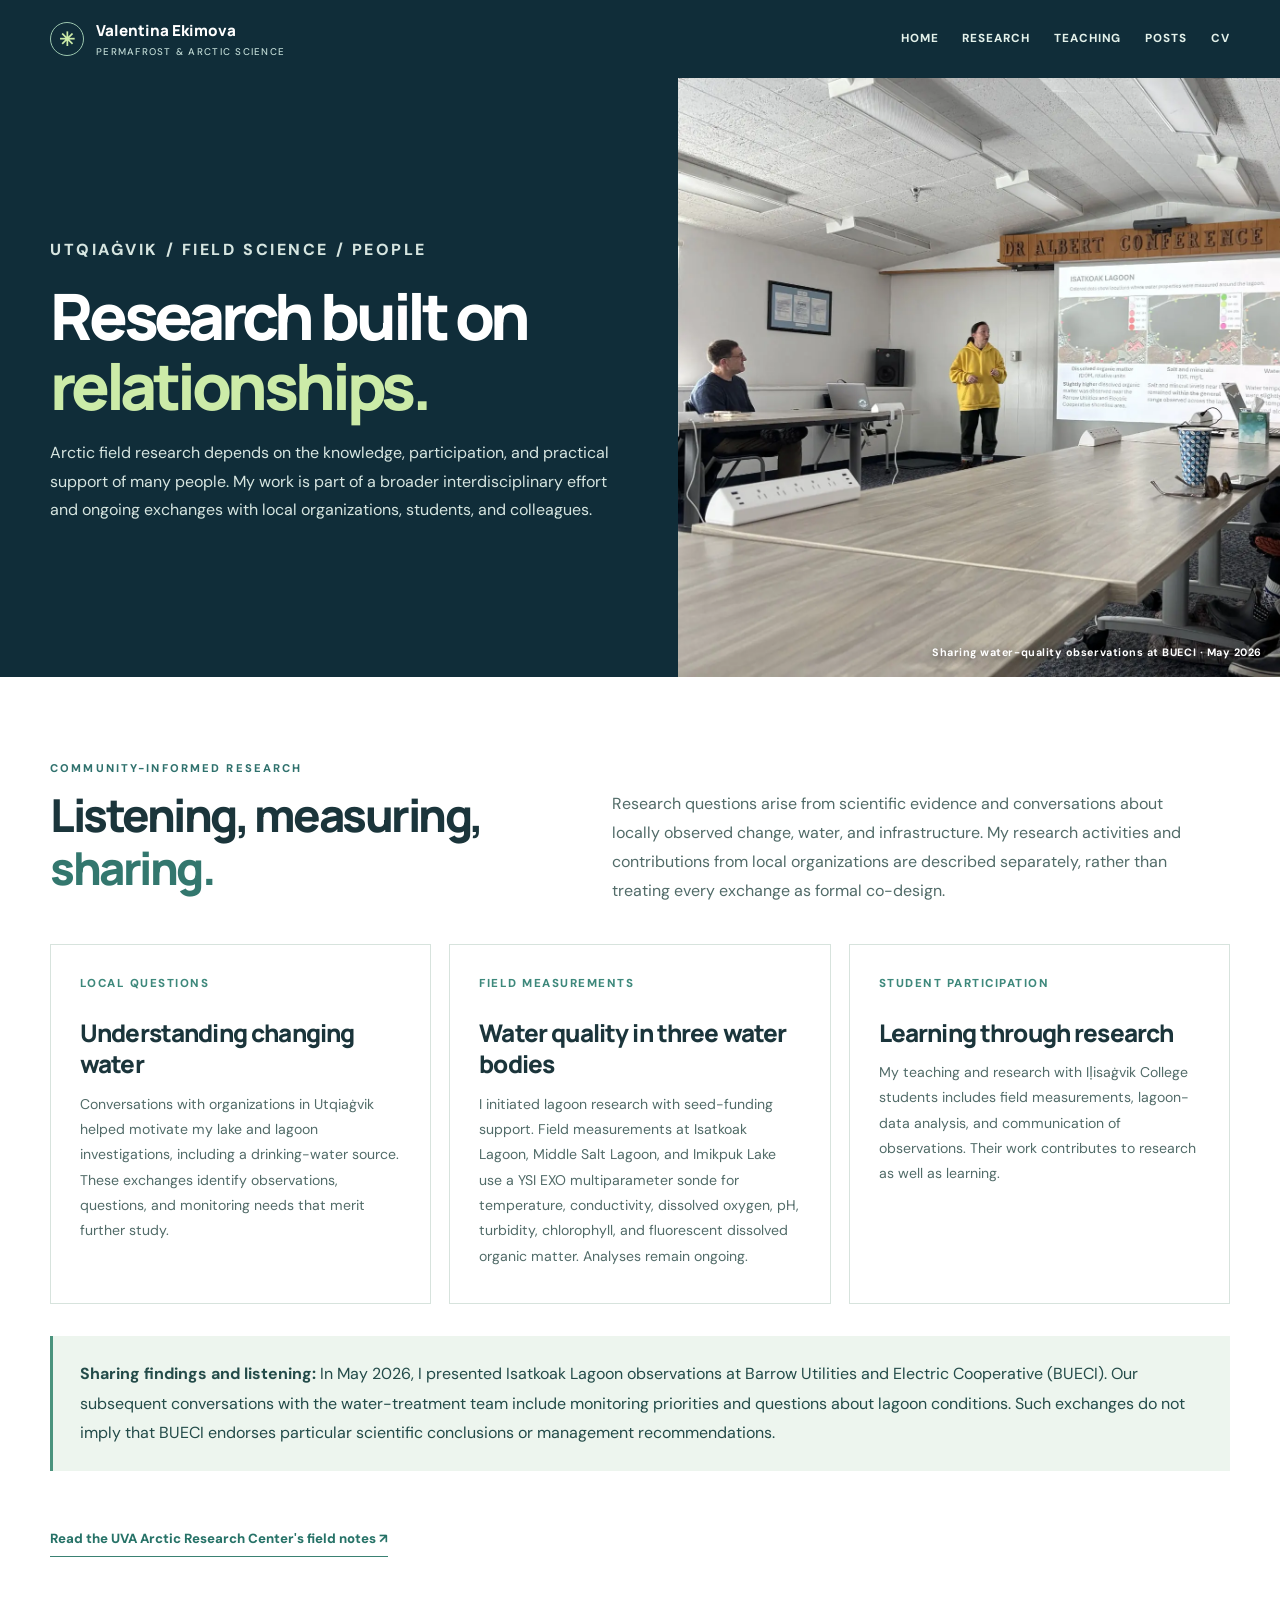
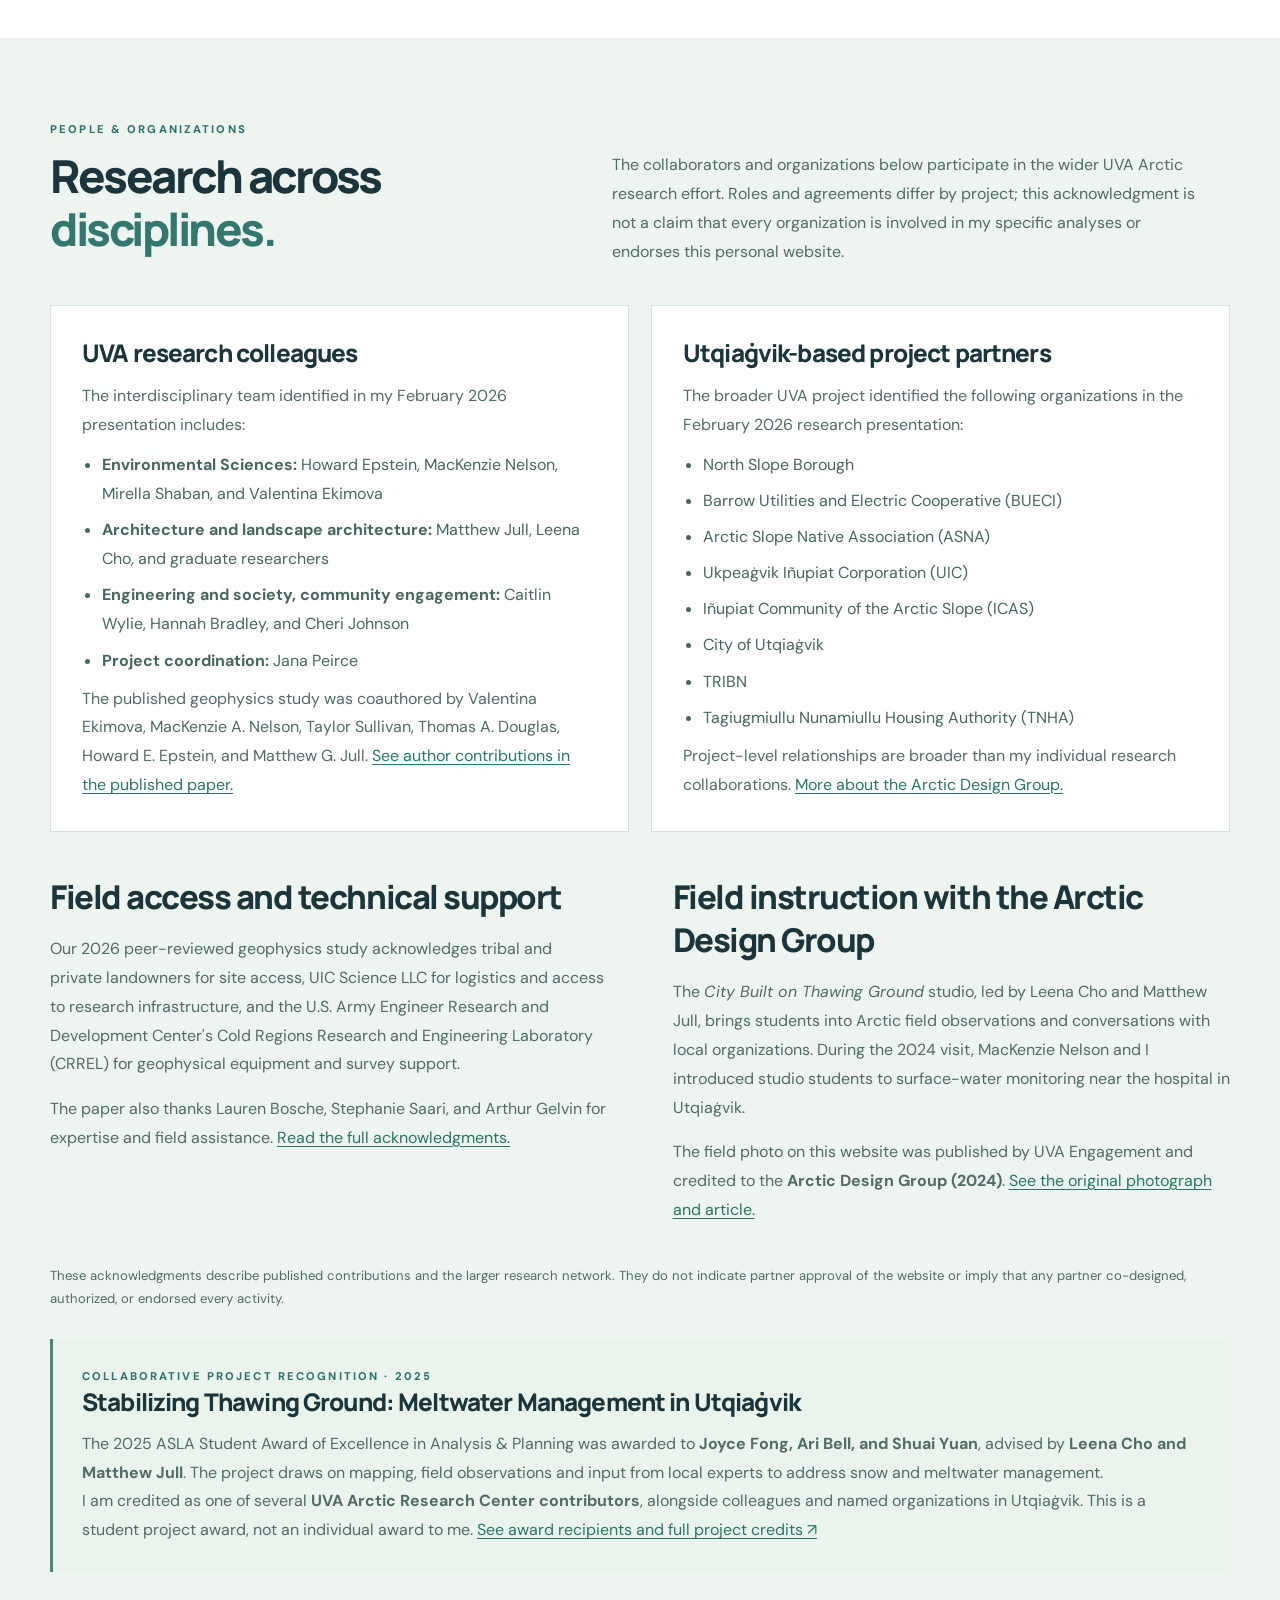
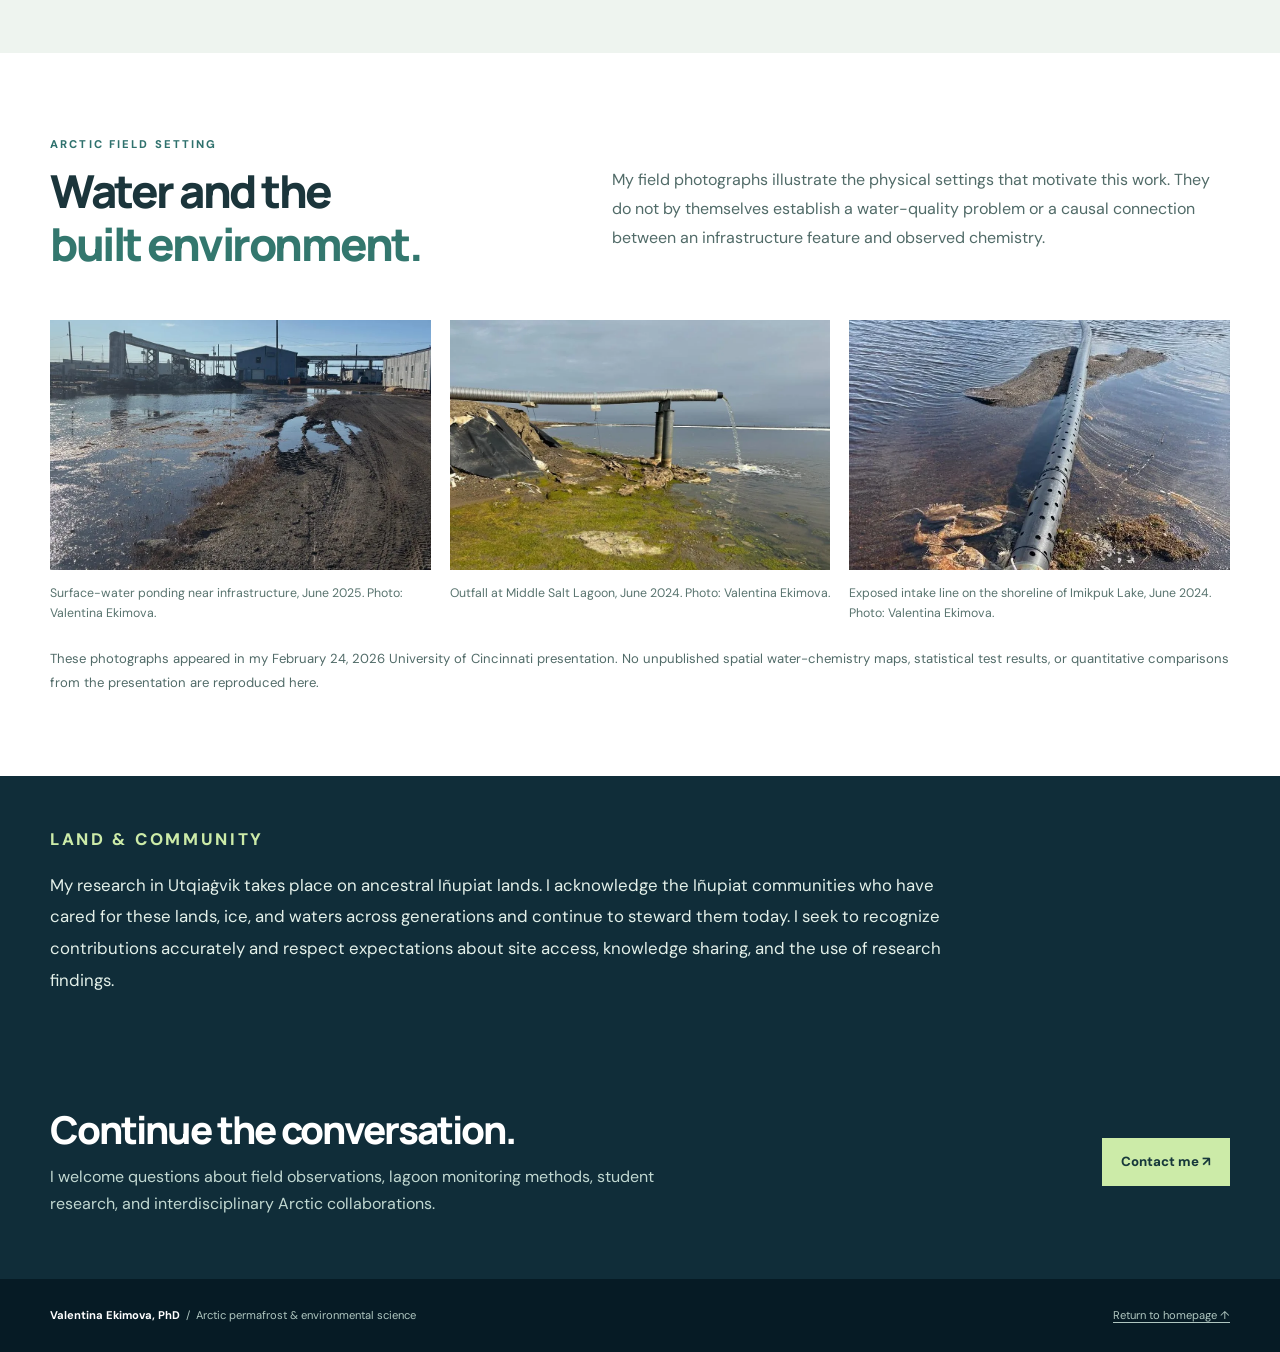
==== commit 9e58aa9a: "Credit student ASLA award and Arctic partners accurately" ====
--- a/community.html
+++ b/community.html
@@ -61,7 +61,7 @@
 <div><h3>Field access and technical support</h3><p>Our 2026 peer-reviewed geophysics study acknowledges tribal and private landowners for site access, UIC Science LLC for logistics and access to research infrastructure, and the U.S. Army Engineer Research and Development Center's Cold Regions Research and Engineering Laboratory (CRREL) for geophysical equipment and survey support.</p><p>The paper also thanks Lauren Bosche, Stephanie Saari, and Arthur Gelvin for expertise and field assistance. <a class="inline-link" target="_blank" rel="noopener noreferrer" href="https://tc.copernicus.org/articles/20/265/2026/">Read the full acknowledgments.</a></p></div>
 <div><h3>Field instruction with the Arctic Design Group</h3><p>The <em>City Built on Thawing Ground</em> studio, led by Leena Cho and Matthew Jull, brings students into Arctic field observations and conversations with local organizations. During the 2024 visit, MacKenzie Nelson and I introduced studio students to surface-water monitoring near the hospital in Utqiaġvik.</p><p>The field photo on this website was published by UVA Engagement and credited to the <strong>Arctic Design Group (2024)</strong>. <a class="inline-link" target="_blank" rel="noopener noreferrer" href="https://engagement.virginia.edu/learn/thoughts-from-the-lawn/20250307-Cho-Jull">See the original photograph and article.</a></p></div>
 </div>
-<p class="partner-note">These acknowledgments describe published contributions and the larger research network. They do not indicate partner approval of the website or imply that any partner co-designed, authorized, or endorsed every activity.</p>
+<p class="partner-note">These acknowledgments describe published contributions and the larger research network. They do not indicate partner approval of the website or imply that any partner co-designed, authorized, or endorsed every activity.</p><div class="collaboration-award" style="margin-top:28px;padding:27px 29px;background:#eaf4ed;border-left:3px solid #478978"><p class="overline teal">COLLABORATIVE PROJECT RECOGNITION · 2025</p><h3>Stabilizing Thawing Ground: Meltwater Management in Utqiaġvik</h3><p>The 2025 ASLA Student Award of Excellence in Analysis &amp; Planning was awarded to <strong>Joyce Fong, Ari Bell, and Shuai Yuan</strong>, advised by <strong>Leena Cho and Matthew Jull</strong>. The project draws on mapping, field observations and input from local experts to address snow and meltwater management.</p><p>I am credited as one of several <strong>UVA Arctic Research Center contributors</strong>, alongside colleagues and named organizations in Utqiaġvik. This is a student project award, not an individual award to me. <a class="inline-link" href="https://www.asla.org/awards-events-main-landing/honors-awards/pro-student-awards/2025-student-awards/12199" target="_blank" rel="noopener noreferrer">See award recipients and full project credits ↗</a></p></div>
 </div></section>
 <section class="detail-section"><div class="container">
 <div class="detail-section-header"><div><p class="overline teal">ARCTIC FIELD SETTING</p><h2>Water and the<br><em>built environment.</em></h2></div><p>My field photographs illustrate the physical settings that motivate this work. They do not by themselves establish a water-quality problem or a causal connection between an infrastructure feature and observed chemistry.</p></div>
--- a/styles.css
+++ b/styles.css
@@ -67,3 +67,37 @@
 .feature-link:hover{color:#0c4540}
 .teaching-subline{font-size:.85rem!important;line-height:1.67;margin:19px 0 0;color:#55716a}
 .teaching-copy .feature-link{margin-top:18px}
+
+/* Research feature photographs and the published geophysical figure */
+.research-card{min-width:0}
+.research-media{margin:18px 0 19px;width:100%;min-width:0}
+.research-media>a{display:block;position:relative;overflow:hidden;height:195px;background:#eff3ef;border:1px solid #dce6e1}
+.research-media img{display:block;width:100%;height:100%;object-fit:cover;transition:transform .25s}
+.research-media>a:hover img{transform:scale(1.035)}
+.research-media-snow img{object-position:43% 58%}
+.research-media-geophysics>a{background:#fff}
+.research-media-geophysics img{object-fit:contain;object-position:center}
+.research-media-hydrate>a{background:#0b1118}
+.research-media-hydrate img{object-fit:contain;object-position:center}
+.research-media figcaption{font-size:.71rem;line-height:1.55;color:#627b75;margin-top:9px;min-height:35px}
+.research-media figcaption span{font-weight:800;color:#31796c}
+.research-paper-brief{margin-top:10px;padding:12px 13px 14px;background:#eef5f0;border-left:2px solid #4a9284;display:flex;flex-direction:column;gap:5px}
+.research-paper-brief span{font-size:.58rem;letter-spacing:.07em;color:#648078;font-weight:800}
+.research-paper-brief a{color:#2a7167;font-size:.79rem;font-weight:800;text-decoration:underline;text-underline-offset:3px;align-self:start}
+.research-paper-brief a:hover{color:#164d45}
+.research-card .chipline{padding-top:18px}
+@media(max-width:850px){.research-media>a{height:215px}}
+@media(max-width:560px){.research-media>a{height:220px}.research-card{padding:24px}}
+@media(prefers-reduced-motion:reduce){.research-media img{transition:none}}
+
+/* Selected honors under the academic profile */
+.recognition-strip{grid-column:1/-1;min-width:0;border-top:1px solid #d4e2dc;padding-top:25px;margin-top:24px}
+.recognition-strip-heading{font-size:.67rem;letter-spacing:.14em;font-weight:800;color:#34796e;margin:0 0 18px}
+.recognition-grid{display:grid;grid-template-columns:repeat(4,minmax(0,1fr));gap:12px}
+.recognition-grid a{display:flex;flex-direction:column;gap:8px;border:1px solid #d7e3db;background:#f4f8f3;padding:19px 16px;min-width:0;text-decoration:none;transition:transform .2s}
+.recognition-grid a:hover{transform:translateY(-3px)}
+.recognition-grid span{font-size:.63rem;font-weight:800;letter-spacing:.08em;color:#3a8073}
+.recognition-grid strong{font:800 .95rem/1.32 Manrope,Arial,sans-serif;letter-spacing:-.025em;color:#194447}
+.recognition-grid small{font-size:.7rem;line-height:1.5;color:#627d73}
+@media(max-width:900px){.recognition-grid{grid-template-columns:repeat(2,minmax(0,1fr))}}
+@media(max-width:530px){.recognition-grid{grid-template-columns:1fr}.recognition-grid a{padding:17px}}
